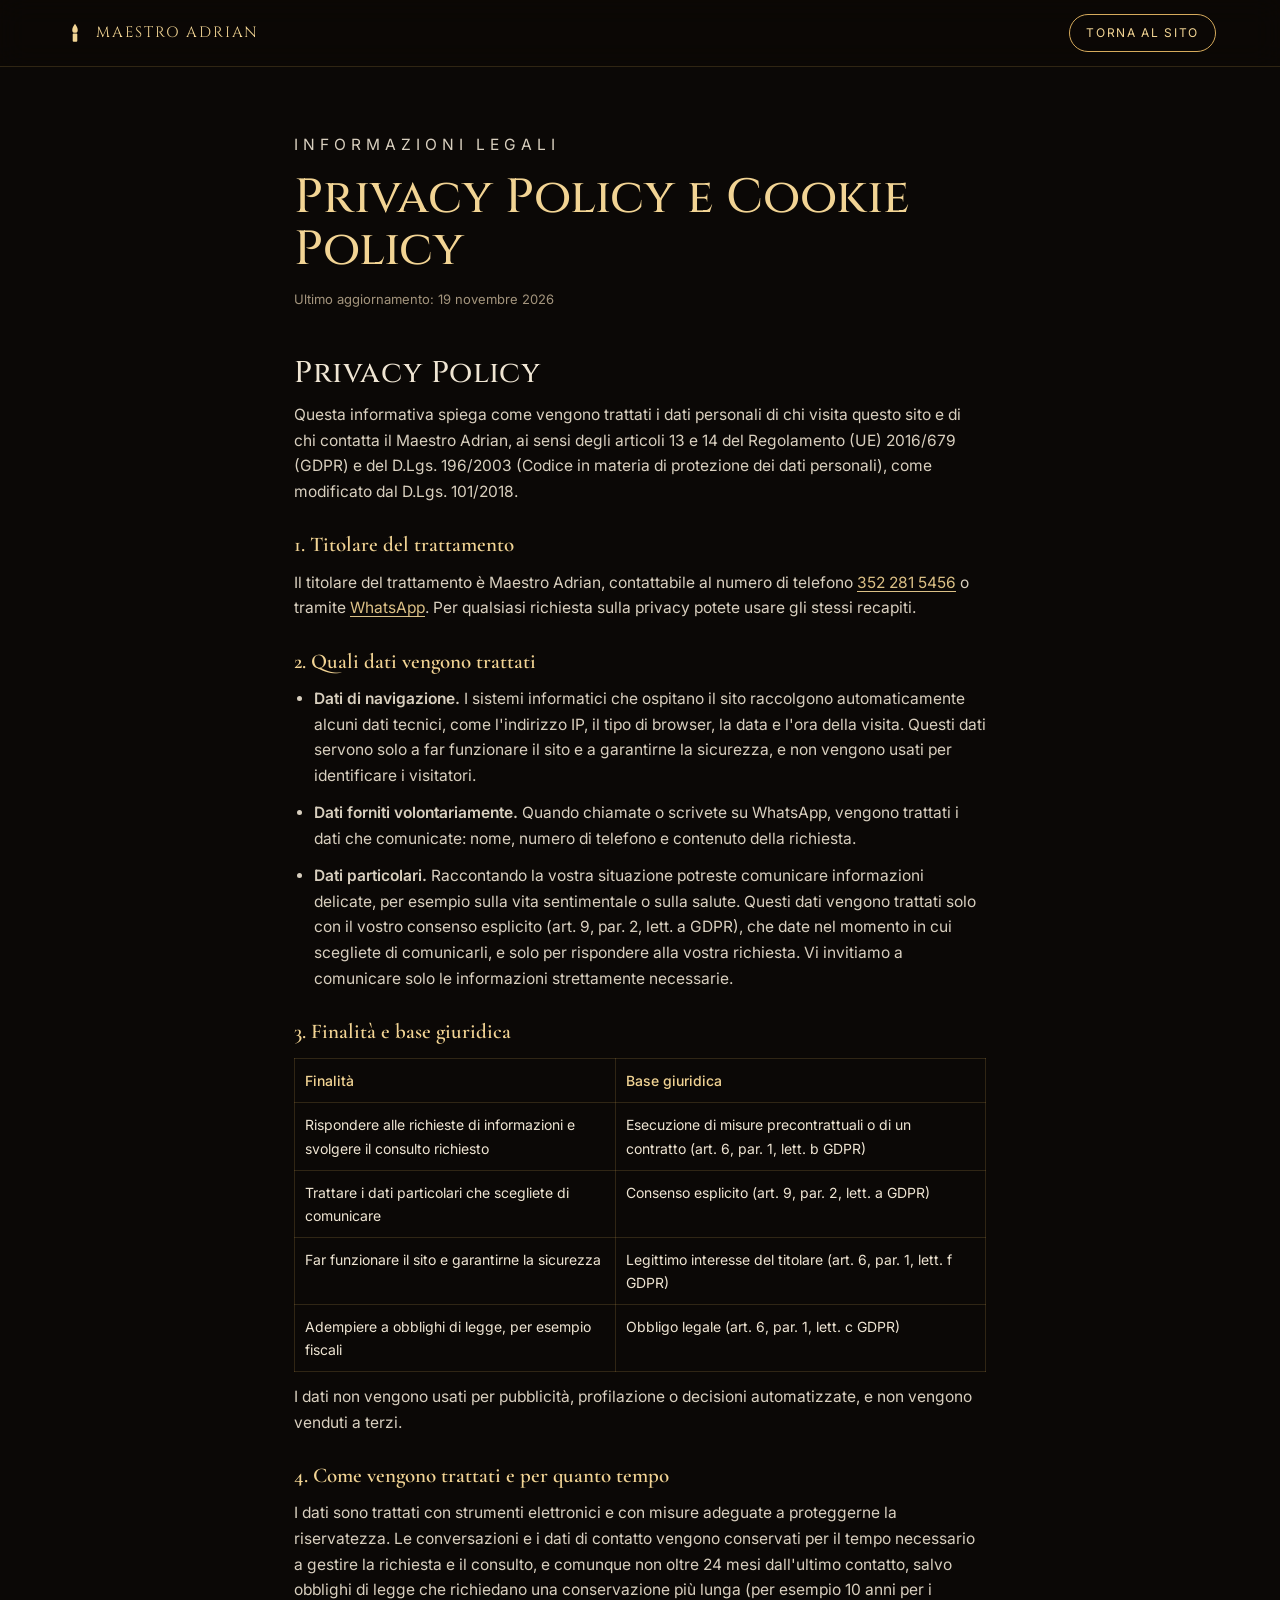
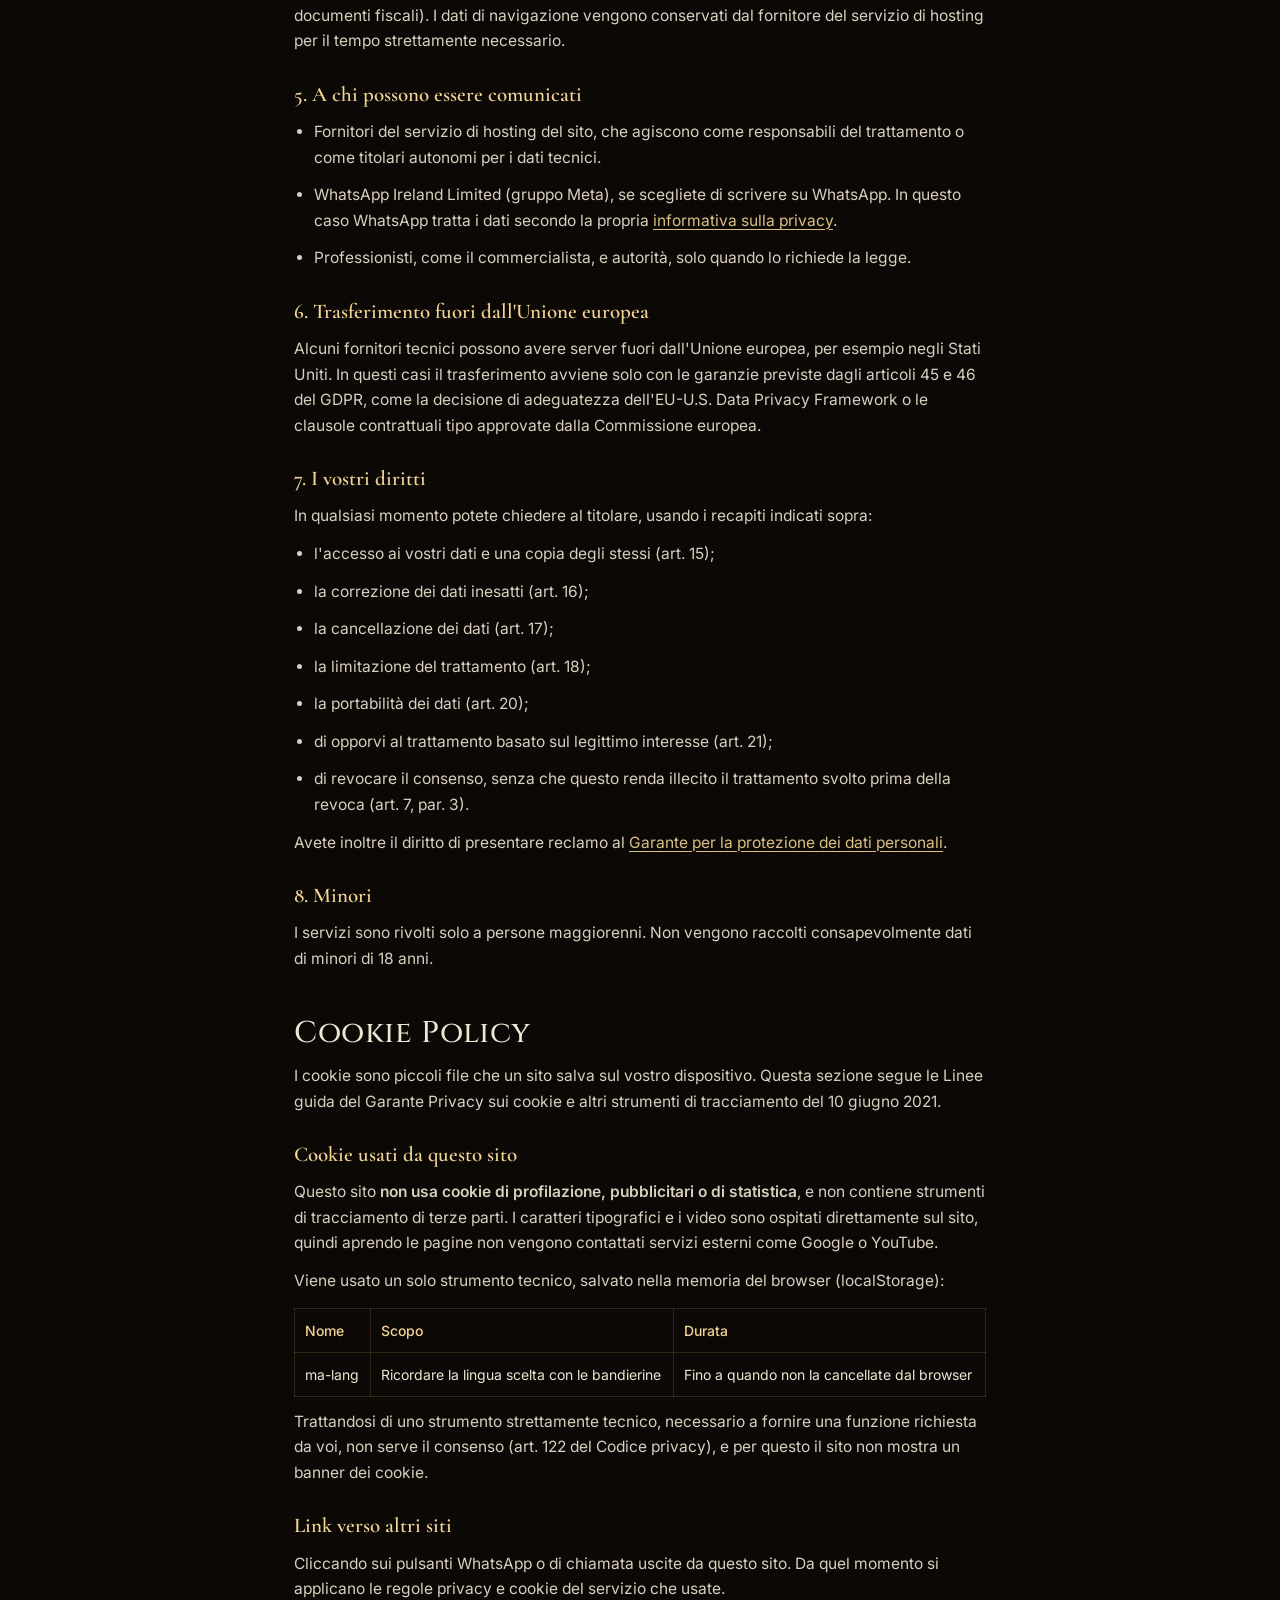
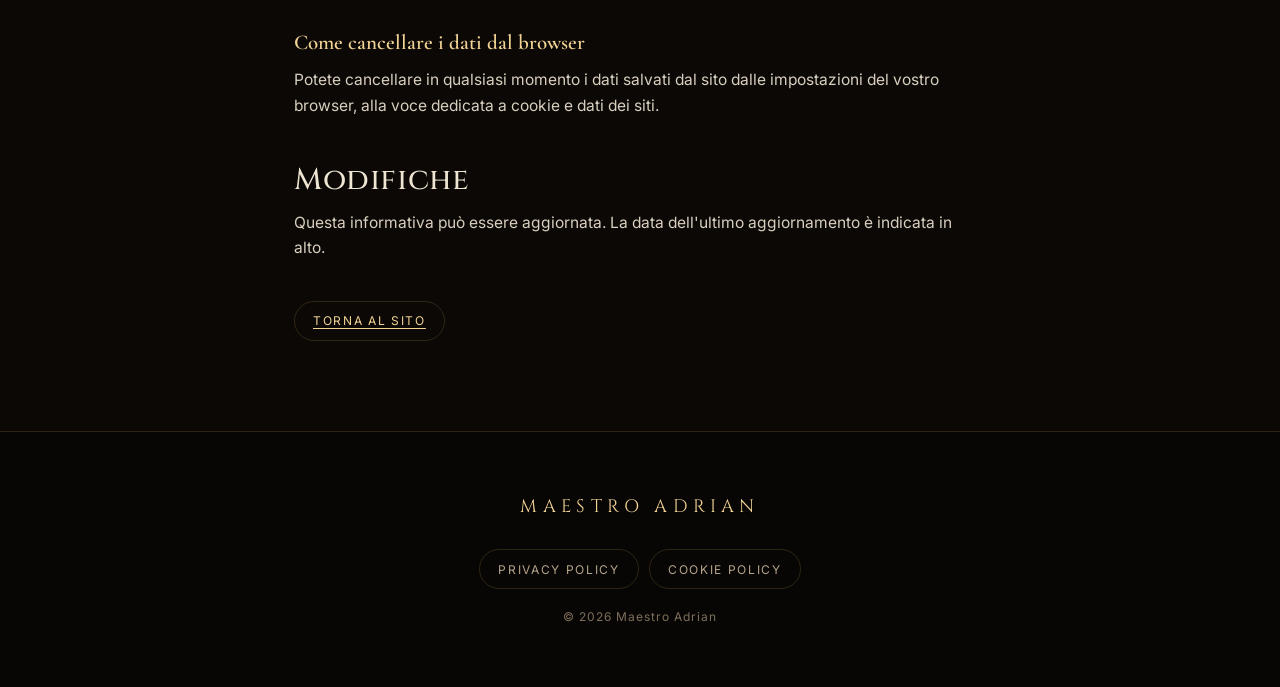
==== privacy.html @ 89208de0 "Privacy e cookie policy, caratteri ospitati sul sito Co-authored-by: Perplexity <noreply@perplexity." ====
<!DOCTYPE html>
<html lang="it">
<head>
<meta charset="utf-8"/>
<meta content="width=device-width, initial-scale=1, viewport-fit=cover" name="viewport"/>
<title>Privacy Policy e Cookie Policy · Maestro Adrian</title>
<meta content="Informativa sul trattamento dei dati personali e sull'uso dei cookie del sito di Maestro Adrian, ai sensi del Regolamento UE 2016/679 (GDPR)." name="description"/>
<meta content="#0b0806" name="theme-color"/>
<link href="assets/fonts.css" rel="stylesheet"/>
<link href="styles.css" rel="stylesheet"/>
</head>
<body>
<header class="nav is-scrolled legal-nav">
<a class="nav__brand" href="index.html">
<svg aria-hidden="true" height="22" viewBox="0 0 24 24" width="22"><path d="M12 2c1.8 2.6 3 4.6 3 6.6A3 3 0 0 1 12 11.7a3 3 0 0 1-3-3.1C9 6.6 10.2 4.6 12 2Z" fill="currentColor"></path><rect x="9.5" y="12.5" width="5" height="9" rx="1" fill="currentColor"></rect></svg>
<span>Maestro Adrian</span>
</a>
<a class="nav__cta" href="index.html" style="margin-left:auto">Torna al sito</a>
</header>

<main class="legal-page" id="main">
<div class="wrap">
<p class="eyebrow">Informazioni legali</p>
<h1>Privacy Policy e Cookie Policy</h1>
<p class="updated">Ultimo aggiornamento: 19 novembre 2026</p>

<h2 id="privacy">Privacy Policy</h2>
<p>Questa informativa spiega come vengono trattati i dati personali di chi visita questo sito e di chi contatta il Maestro Adrian, ai sensi degli articoli 13 e 14 del Regolamento (UE) 2016/679 (GDPR) e del D.Lgs. 196/2003 (Codice in materia di protezione dei dati personali), come modificato dal D.Lgs. 101/2018.</p>

<h3>1. Titolare del trattamento</h3>
<p>Il titolare del trattamento è Maestro Adrian, contattabile al numero di telefono <a href="tel:3522815456">352 281 5456</a> o tramite <a href="https://wa.me/+393522815456" rel="noopener" target="_blank">WhatsApp</a>. Per qualsiasi richiesta sulla privacy potete usare gli stessi recapiti.</p>

<h3>2. Quali dati vengono trattati</h3>
<ul>
<li><strong>Dati di navigazione.</strong> I sistemi informatici che ospitano il sito raccolgono automaticamente alcuni dati tecnici, come l'indirizzo IP, il tipo di browser, la data e l'ora della visita. Questi dati servono solo a far funzionare il sito e a garantirne la sicurezza, e non vengono usati per identificare i visitatori.</li>
<li><strong>Dati forniti volontariamente.</strong> Quando chiamate o scrivete su WhatsApp, vengono trattati i dati che comunicate: nome, numero di telefono e contenuto della richiesta.</li>
<li><strong>Dati particolari.</strong> Raccontando la vostra situazione potreste comunicare informazioni delicate, per esempio sulla vita sentimentale o sulla salute. Questi dati vengono trattati solo con il vostro consenso esplicito (art. 9, par. 2, lett. a GDPR), che date nel momento in cui scegliete di comunicarli, e solo per rispondere alla vostra richiesta. Vi invitiamo a comunicare solo le informazioni strettamente necessarie.</li>
</ul>

<h3>3. Finalità e base giuridica</h3>
<table>
<thead><tr><th>Finalità</th><th>Base giuridica</th></tr></thead>
<tbody>
<tr><td>Rispondere alle richieste di informazioni e svolgere il consulto richiesto</td><td>Esecuzione di misure precontrattuali o di un contratto (art. 6, par. 1, lett. b GDPR)</td></tr>
<tr><td>Trattare i dati particolari che scegliete di comunicare</td><td>Consenso esplicito (art. 9, par. 2, lett. a GDPR)</td></tr>
<tr><td>Far funzionare il sito e garantirne la sicurezza</td><td>Legittimo interesse del titolare (art. 6, par. 1, lett. f GDPR)</td></tr>
<tr><td>Adempiere a obblighi di legge, per esempio fiscali</td><td>Obbligo legale (art. 6, par. 1, lett. c GDPR)</td></tr>
</tbody>
</table>
<p>I dati non vengono usati per pubblicità, profilazione o decisioni automatizzate, e non vengono venduti a terzi.</p>

<h3>4. Come vengono trattati e per quanto tempo</h3>
<p>I dati sono trattati con strumenti elettronici e con misure adeguate a proteggerne la riservatezza. Le conversazioni e i dati di contatto vengono conservati per il tempo necessario a gestire la richiesta e il consulto, e comunque non oltre 24 mesi dall'ultimo contatto, salvo obblighi di legge che richiedano una conservazione più lunga (per esempio 10 anni per i documenti fiscali). I dati di navigazione vengono conservati dal fornitore del servizio di hosting per il tempo strettamente necessario.</p>

<h3>5. A chi possono essere comunicati</h3>
<ul>
<li>Fornitori del servizio di hosting del sito, che agiscono come responsabili del trattamento o come titolari autonomi per i dati tecnici.</li>
<li>WhatsApp Ireland Limited (gruppo Meta), se scegliete di scrivere su WhatsApp. In questo caso WhatsApp tratta i dati secondo la propria <a href="https://www.whatsapp.com/legal/privacy-policy-eea" rel="noopener" target="_blank">informativa sulla privacy</a>.</li>
<li>Professionisti, come il commercialista, e autorità, solo quando lo richiede la legge.</li>
</ul>

<h3>6. Trasferimento fuori dall'Unione europea</h3>
<p>Alcuni fornitori tecnici possono avere server fuori dall'Unione europea, per esempio negli Stati Uniti. In questi casi il trasferimento avviene solo con le garanzie previste dagli articoli 45 e 46 del GDPR, come la decisione di adeguatezza dell'EU-U.S. Data Privacy Framework o le clausole contrattuali tipo approvate dalla Commissione europea.</p>

<h3>7. I vostri diritti</h3>
<p>In qualsiasi momento potete chiedere al titolare, usando i recapiti indicati sopra:</p>
<ul>
<li>l'accesso ai vostri dati e una copia degli stessi (art. 15);</li>
<li>la correzione dei dati inesatti (art. 16);</li>
<li>la cancellazione dei dati (art. 17);</li>
<li>la limitazione del trattamento (art. 18);</li>
<li>la portabilità dei dati (art. 20);</li>
<li>di opporvi al trattamento basato sul legittimo interesse (art. 21);</li>
<li>di revocare il consenso, senza che questo renda illecito il trattamento svolto prima della revoca (art. 7, par. 3).</li>
</ul>
<p>Avete inoltre il diritto di presentare reclamo al <a href="https://www.garanteprivacy.it" rel="noopener" target="_blank">Garante per la protezione dei dati personali</a>.</p>

<h3>8. Minori</h3>
<p>I servizi sono rivolti solo a persone maggiorenni. Non vengono raccolti consapevolmente dati di minori di 18 anni.</p>

<h2 id="cookie">Cookie Policy</h2>
<p>I cookie sono piccoli file che un sito salva sul vostro dispositivo. Questa sezione segue le Linee guida del Garante Privacy sui cookie e altri strumenti di tracciamento del 10 giugno 2021.</p>

<h3>Cookie usati da questo sito</h3>
<p>Questo sito <strong>non usa cookie di profilazione, pubblicitari o di statistica</strong>, e non contiene strumenti di tracciamento di terze parti. I caratteri tipografici e i video sono ospitati direttamente sul sito, quindi aprendo le pagine non vengono contattati servizi esterni come Google o YouTube.</p>
<p>Viene usato un solo strumento tecnico, salvato nella memoria del browser (localStorage):</p>
<table>
<thead><tr><th>Nome</th><th>Scopo</th><th>Durata</th></tr></thead>
<tbody>
<tr><td>ma-lang</td><td>Ricordare la lingua scelta con le bandierine</td><td>Fino a quando non la cancellate dal browser</td></tr>
</tbody>
</table>
<p>Trattandosi di uno strumento strettamente tecnico, necessario a fornire una funzione richiesta da voi, non serve il consenso (art. 122 del Codice privacy), e per questo il sito non mostra un banner dei cookie.</p>

<h3>Link verso altri siti</h3>
<p>Cliccando sui pulsanti WhatsApp o di chiamata uscite da questo sito. Da quel momento si applicano le regole privacy e cookie del servizio che usate.</p>

<h3>Come cancellare i dati dal browser</h3>
<p>Potete cancellare in qualsiasi momento i dati salvati dal sito dalle impostazioni del vostro browser, alla voce dedicata a cookie e dati dei siti.</p>

<h2>Modifiche</h2>
<p>Questa informativa può essere aggiornata. La data dell'ultimo aggiornamento è indicata in alto.</p>

<a class="legal-btn legal-back" href="index.html">Torna al sito</a>
</div>
</main>

<footer class="footer" style="padding-bottom:60px">
<div class="wrap">
<p class="footer__brand">Maestro Adrian</p>
<nav aria-label="Informazioni legali" class="footer__links">
<a class="legal-btn" href="#privacy">Privacy Policy</a>
<a class="legal-btn" href="#cookie">Cookie Policy</a>
</nav>
<p class="footer__copy">© 2026 Maestro Adrian</p>
</div>
</footer>
</body>
</html>
---- assets/fonts.css ----
@font-face {
  font-family: 'Cinzel';
  font-style: normal;
  font-weight: 400;
  font-display: swap;
  src: url(fonts/Cinzel-latin-ext-0.woff2) format('woff2');
  unicode-range: U+0100-02BA, U+02BD-02C5, U+02C7-02CC, U+02CE-02D7, U+02DD-02FF, U+0304, U+0308, U+0329, U+1D00-1DBF, U+1E00-1E9F, U+1EF2-1EFF, U+2020, U+20A0-20AB, U+20AD-20C4, U+2113, U+2C60-2C7F, U+A720-A7FF;
}
@font-face {
  font-family: 'Cinzel';
  font-style: normal;
  font-weight: 400;
  font-display: swap;
  src: url(fonts/Cinzel-latin-1.woff2) format('woff2');
  unicode-range: U+0000-00FF, U+0131, U+0152-0153, U+02BB-02BC, U+02C6, U+02DA, U+02DC, U+0304, U+0308, U+0329, U+2000-206F, U+20AC, U+2122, U+2191, U+2193, U+2212, U+2215, U+FEFF, U+FFFD;
}
@font-face {
  font-family: 'Cinzel';
  font-style: normal;
  font-weight: 500;
  font-display: swap;
  src: url(fonts/Cinzel-latin-ext-0.woff2) format('woff2');
  unicode-range: U+0100-02BA, U+02BD-02C5, U+02C7-02CC, U+02CE-02D7, U+02DD-02FF, U+0304, U+0308, U+0329, U+1D00-1DBF, U+1E00-1E9F, U+1EF2-1EFF, U+2020, U+20A0-20AB, U+20AD-20C4, U+2113, U+2C60-2C7F, U+A720-A7FF;
}
@font-face {
  font-family: 'Cinzel';
  font-style: normal;
  font-weight: 500;
  font-display: swap;
  src: url(fonts/Cinzel-latin-1.woff2) format('woff2');
  unicode-range: U+0000-00FF, U+0131, U+0152-0153, U+02BB-02BC, U+02C6, U+02DA, U+02DC, U+0304, U+0308, U+0329, U+2000-206F, U+20AC, U+2122, U+2191, U+2193, U+2212, U+2215, U+FEFF, U+FFFD;
}
@font-face {
  font-family: 'Cinzel';
  font-style: normal;
  font-weight: 600;
  font-display: swap;
  src: url(fonts/Cinzel-latin-ext-0.woff2) format('woff2');
  unicode-range: U+0100-02BA, U+02BD-02C5, U+02C7-02CC, U+02CE-02D7, U+02DD-02FF, U+0304, U+0308, U+0329, U+1D00-1DBF, U+1E00-1E9F, U+1EF2-1EFF, U+2020, U+20A0-20AB, U+20AD-20C4, U+2113, U+2C60-2C7F, U+A720-A7FF;
}
@font-face {
  font-family: 'Cinzel';
  font-style: normal;
  font-weight: 600;
  font-display: swap;
  src: url(fonts/Cinzel-latin-1.woff2) format('woff2');
  unicode-range: U+0000-00FF, U+0131, U+0152-0153, U+02BB-02BC, U+02C6, U+02DA, U+02DC, U+0304, U+0308, U+0329, U+2000-206F, U+20AC, U+2122, U+2191, U+2193, U+2212, U+2215, U+FEFF, U+FFFD;
}
@font-face {
  font-family: 'Cinzel';
  font-style: normal;
  font-weight: 700;
  font-display: swap;
  src: url(fonts/Cinzel-latin-ext-0.woff2) format('woff2');
  unicode-range: U+0100-02BA, U+02BD-02C5, U+02C7-02CC, U+02CE-02D7, U+02DD-02FF, U+0304, U+0308, U+0329, U+1D00-1DBF, U+1E00-1E9F, U+1EF2-1EFF, U+2020, U+20A0-20AB, U+20AD-20C4, U+2113, U+2C60-2C7F, U+A720-A7FF;
}
@font-face {
  font-family: 'Cinzel';
  font-style: normal;
  font-weight: 700;
  font-display: swap;
  src: url(fonts/Cinzel-latin-1.woff2) format('woff2');
  unicode-range: U+0000-00FF, U+0131, U+0152-0153, U+02BB-02BC, U+02C6, U+02DA, U+02DC, U+0304, U+0308, U+0329, U+2000-206F, U+20AC, U+2122, U+2191, U+2193, U+2212, U+2215, U+FEFF, U+FFFD;
}
@font-face {
  font-family: 'Cormorant Garamond';
  font-style: italic;
  font-weight: 400;
  font-display: swap;
  src: url(fonts/CormorantGaramond-latin-ext-2.woff2) format('woff2');
  unicode-range: U+0100-02BA, U+02BD-02C5, U+02C7-02CC, U+02CE-02D7, U+02DD-02FF, U+0304, U+0308, U+0329, U+1D00-1DBF, U+1E00-1E9F, U+1EF2-1EFF, U+2020, U+20A0-20AB, U+20AD-20C4, U+2113, U+2C60-2C7F, U+A720-A7FF;
}
@font-face {
  font-family: 'Cormorant Garamond';
  font-style: italic;
  font-weight: 400;
  font-display: swap;
  src: url(fonts/CormorantGaramond-latin-3.woff2) format('woff2');
  unicode-range: U+0000-00FF, U+0131, U+0152-0153, U+02BB-02BC, U+02C6, U+02DA, U+02DC, U+0304, U+0308, U+0329, U+2000-206F, U+20AC, U+2122, U+2191, U+2193, U+2212, U+2215, U+FEFF, U+FFFD;
}
@font-face {
  font-family: 'Cormorant Garamond';
  font-style: italic;
  font-weight: 500;
  font-display: swap;
  src: url(fonts/CormorantGaramond-latin-ext-2.woff2) format('woff2');
  unicode-range: U+0100-02BA, U+02BD-02C5, U+02C7-02CC, U+02CE-02D7, U+02DD-02FF, U+0304, U+0308, U+0329, U+1D00-1DBF, U+1E00-1E9F, U+1EF2-1EFF, U+2020, U+20A0-20AB, U+20AD-20C4, U+2113, U+2C60-2C7F, U+A720-A7FF;
}
@font-face {
  font-family: 'Cormorant Garamond';
  font-style: italic;
  font-weight: 500;
  font-display: swap;
  src: url(fonts/CormorantGaramond-latin-3.woff2) format('woff2');
  unicode-range: U+0000-00FF, U+0131, U+0152-0153, U+02BB-02BC, U+02C6, U+02DA, U+02DC, U+0304, U+0308, U+0329, U+2000-206F, U+20AC, U+2122, U+2191, U+2193, U+2212, U+2215, U+FEFF, U+FFFD;
}
@font-face {
  font-family: 'Cormorant Garamond';
  font-style: normal;
  font-weight: 400;
  font-display: swap;
  src: url(fonts/CormorantGaramond-latin-ext-4.woff2) format('woff2');
  unicode-range: U+0100-02BA, U+02BD-02C5, U+02C7-02CC, U+02CE-02D7, U+02DD-02FF, U+0304, U+0308, U+0329, U+1D00-1DBF, U+1E00-1E9F, U+1EF2-1EFF, U+2020, U+20A0-20AB, U+20AD-20C4, U+2113, U+2C60-2C7F, U+A720-A7FF;
}
@font-face {
  font-family: 'Cormorant Garamond';
  font-style: normal;
  font-weight: 400;
  font-display: swap;
  src: url(fonts/CormorantGaramond-latin-5.woff2) format('woff2');
  unicode-range: U+0000-00FF, U+0131, U+0152-0153, U+02BB-02BC, U+02C6, U+02DA, U+02DC, U+0304, U+0308, U+0329, U+2000-206F, U+20AC, U+2122, U+2191, U+2193, U+2212, U+2215, U+FEFF, U+FFFD;
}
@font-face {
  font-family: 'Cormorant Garamond';
  font-style: normal;
  font-weight: 500;
  font-display: swap;
  src: url(fonts/CormorantGaramond-latin-ext-4.woff2) format('woff2');
  unicode-range: U+0100-02BA, U+02BD-02C5, U+02C7-02CC, U+02CE-02D7, U+02DD-02FF, U+0304, U+0308, U+0329, U+1D00-1DBF, U+1E00-1E9F, U+1EF2-1EFF, U+2020, U+20A0-20AB, U+20AD-20C4, U+2113, U+2C60-2C7F, U+A720-A7FF;
}
@font-face {
  font-family: 'Cormorant Garamond';
  font-style: normal;
  font-weight: 500;
  font-display: swap;
  src: url(fonts/CormorantGaramond-latin-5.woff2) format('woff2');
  unicode-range: U+0000-00FF, U+0131, U+0152-0153, U+02BB-02BC, U+02C6, U+02DA, U+02DC, U+0304, U+0308, U+0329, U+2000-206F, U+20AC, U+2122, U+2191, U+2193, U+2212, U+2215, U+FEFF, U+FFFD;
}
@font-face {
  font-family: 'Cormorant Garamond';
  font-style: normal;
  font-weight: 600;
  font-display: swap;
  src: url(fonts/CormorantGaramond-latin-ext-4.woff2) format('woff2');
  unicode-range: U+0100-02BA, U+02BD-02C5, U+02C7-02CC, U+02CE-02D7, U+02DD-02FF, U+0304, U+0308, U+0329, U+1D00-1DBF, U+1E00-1E9F, U+1EF2-1EFF, U+2020, U+20A0-20AB, U+20AD-20C4, U+2113, U+2C60-2C7F, U+A720-A7FF;
}
@font-face {
  font-family: 'Cormorant Garamond';
  font-style: normal;
  font-weight: 600;
  font-display: swap;
  src: url(fonts/CormorantGaramond-latin-5.woff2) format('woff2');
  unicode-range: U+0000-00FF, U+0131, U+0152-0153, U+02BB-02BC, U+02C6, U+02DA, U+02DC, U+0304, U+0308, U+0329, U+2000-206F, U+20AC, U+2122, U+2191, U+2193, U+2212, U+2215, U+FEFF, U+FFFD;
}
@font-face {
  font-family: 'Inter';
  font-style: normal;
  font-weight: 300;
  font-display: swap;
  src: url(fonts/Inter-greek-ext-6.woff2) format('woff2');
  unicode-range: U+1F00-1FFF;
}
@font-face {
  font-family: 'Inter';
  font-style: normal;
  font-weight: 300;
  font-display: swap;
  src: url(fonts/Inter-greek-7.woff2) format('woff2');
  unicode-range: U+0370-0377, U+037A-037F, U+0384-038A, U+038C, U+038E-03A1, U+03A3-03FF;
}
@font-face {
  font-family: 'Inter';
  font-style: normal;
  font-weight: 300;
  font-display: swap;
  src: url(fonts/Inter-latin-ext-8.woff2) format('woff2');
  unicode-range: U+0100-02BA, U+02BD-02C5, U+02C7-02CC, U+02CE-02D7, U+02DD-02FF, U+0304, U+0308, U+0329, U+1D00-1DBF, U+1E00-1E9F, U+1EF2-1EFF, U+2020, U+20A0-20AB, U+20AD-20C4, U+2113, U+2C60-2C7F, U+A720-A7FF;
}
@font-face {
  font-family: 'Inter';
  font-style: normal;
  font-weight: 300;
  font-display: swap;
  src: url(fonts/Inter-latin-9.woff2) format('woff2');
  unicode-range: U+0000-00FF, U+0131, U+0152-0153, U+02BB-02BC, U+02C6, U+02DA, U+02DC, U+0304, U+0308, U+0329, U+2000-206F, U+20AC, U+2122, U+2191, U+2193, U+2212, U+2215, U+FEFF, U+FFFD;
}
@font-face {
  font-family: 'Inter';
  font-style: normal;
  font-weight: 400;
  font-display: swap;
  src: url(fonts/Inter-greek-ext-6.woff2) format('woff2');
  unicode-range: U+1F00-1FFF;
}
@font-face {
  font-family: 'Inter';
  font-style: normal;
  font-weight: 400;
  font-display: swap;
  src: url(fonts/Inter-greek-7.woff2) format('woff2');
  unicode-range: U+0370-0377, U+037A-037F, U+0384-038A, U+038C, U+038E-03A1, U+03A3-03FF;
}
@font-face {
  font-family: 'Inter';
  font-style: normal;
  font-weight: 400;
  font-display: swap;
  src: url(fonts/Inter-latin-ext-8.woff2) format('woff2');
  unicode-range: U+0100-02BA, U+02BD-02C5, U+02C7-02CC, U+02CE-02D7, U+02DD-02FF, U+0304, U+0308, U+0329, U+1D00-1DBF, U+1E00-1E9F, U+1EF2-1EFF, U+2020, U+20A0-20AB, U+20AD-20C4, U+2113, U+2C60-2C7F, U+A720-A7FF;
}
@font-face {
  font-family: 'Inter';
  font-style: normal;
  font-weight: 400;
  font-display: swap;
  src: url(fonts/Inter-latin-9.woff2) format('woff2');
  unicode-range: U+0000-00FF, U+0131, U+0152-0153, U+02BB-02BC, U+02C6, U+02DA, U+02DC, U+0304, U+0308, U+0329, U+2000-206F, U+20AC, U+2122, U+2191, U+2193, U+2212, U+2215, U+FEFF, U+FFFD;
}
@font-face {
  font-family: 'Inter';
  font-style: normal;
  font-weight: 500;
  font-display: swap;
  src: url(fonts/Inter-greek-ext-6.woff2) format('woff2');
  unicode-range: U+1F00-1FFF;
}
@font-face {
  font-family: 'Inter';
  font-style: normal;
  font-weight: 500;
  font-display: swap;
  src: url(fonts/Inter-greek-7.woff2) format('woff2');
  unicode-range: U+0370-0377, U+037A-037F, U+0384-038A, U+038C, U+038E-03A1, U+03A3-03FF;
}
@font-face {
  font-family: 'Inter';
  font-style: normal;
  font-weight: 500;
  font-display: swap;
  src: url(fonts/Inter-latin-ext-8.woff2) format('woff2');
  unicode-range: U+0100-02BA, U+02BD-02C5, U+02C7-02CC, U+02CE-02D7, U+02DD-02FF, U+0304, U+0308, U+0329, U+1D00-1DBF, U+1E00-1E9F, U+1EF2-1EFF, U+2020, U+20A0-20AB, U+20AD-20C4, U+2113, U+2C60-2C7F, U+A720-A7FF;
}
@font-face {
  font-family: 'Inter';
  font-style: normal;
  font-weight: 500;
  font-display: swap;
  src: url(fonts/Inter-latin-9.woff2) format('woff2');
  unicode-range: U+0000-00FF, U+0131, U+0152-0153, U+02BB-02BC, U+02C6, U+02DA, U+02DC, U+0304, U+0308, U+0329, U+2000-206F, U+20AC, U+2122, U+2191, U+2193, U+2212, U+2215, U+FEFF, U+FFFD;
}
@font-face {
  font-family: 'Inter';
  font-style: normal;
  font-weight: 600;
  font-display: swap;
  src: url(fonts/Inter-greek-ext-6.woff2) format('woff2');
  unicode-range: U+1F00-1FFF;
}
@font-face {
  font-family: 'Inter';
  font-style: normal;
  font-weight: 600;
  font-display: swap;
  src: url(fonts/Inter-greek-7.woff2) format('woff2');
  unicode-range: U+0370-0377, U+037A-037F, U+0384-038A, U+038C, U+038E-03A1, U+03A3-03FF;
}
@font-face {
  font-family: 'Inter';
  font-style: normal;
  font-weight: 600;
  font-display: swap;
  src: url(fonts/Inter-latin-ext-8.woff2) format('woff2');
  unicode-range: U+0100-02BA, U+02BD-02C5, U+02C7-02CC, U+02CE-02D7, U+02DD-02FF, U+0304, U+0308, U+0329, U+1D00-1DBF, U+1E00-1E9F, U+1EF2-1EFF, U+2020, U+20A0-20AB, U+20AD-20C4, U+2113, U+2C60-2C7F, U+A720-A7FF;
}
@font-face {
  font-family: 'Inter';
  font-style: normal;
  font-weight: 600;
  font-display: swap;
  src: url(fonts/Inter-latin-9.woff2) format('woff2');
  unicode-range: U+0000-00FF, U+0131, U+0152-0153, U+02BB-02BC, U+02C6, U+02DA, U+02DC, U+0304, U+0308, U+0329, U+2000-206F, U+20AC, U+2122, U+2191, U+2193, U+2212, U+2215, U+FEFF, U+FFFD;
}
@font-face {
  font-family: 'Noto Serif';
  font-style: italic;
  font-weight: 400;
  font-stretch: 100%;
  font-display: swap;
  src: url(fonts/NotoSerif-greek-ext-10.woff2) format('woff2');
  unicode-range: U+1F00-1FFF;
}
@font-face {
  font-family: 'Noto Serif';
  font-style: italic;
  font-weight: 400;
  font-stretch: 100%;
  font-display: swap;
  src: url(fonts/NotoSerif-greek-11.woff2) format('woff2');
  unicode-range: U+0370-0377, U+037A-037F, U+0384-038A, U+038C, U+038E-03A1, U+03A3-03FF;
}
@font-face {
  font-family: 'Noto Serif';
  font-style: italic;
  font-weight: 400;
  font-stretch: 100%;
  font-display: swap;
  src: url(fonts/NotoSerif-latin-ext-12.woff2) format('woff2');
  unicode-range: U+0100-02BA, U+02BD-02C5, U+02C7-02CC, U+02CE-02D7, U+02DD-02FF, U+0304, U+0308, U+0329, U+1D00-1DBF, U+1E00-1E9F, U+1EF2-1EFF, U+2020, U+20A0-20AB, U+20AD-20C4, U+2113, U+2C60-2C7F, U+A720-A7FF;
}
@font-face {
  font-family: 'Noto Serif';
  font-style: italic;
  font-weight: 400;
  font-stretch: 100%;
  font-display: swap;
  src: url(fonts/NotoSerif-latin-13.woff2) format('woff2');
  unicode-range: U+0000-00FF, U+0131, U+0152-0153, U+02BB-02BC, U+02C6, U+02DA, U+02DC, U+0304, U+0308, U+0329, U+2000-206F, U+20AC, U+2122, U+2191, U+2193, U+2212, U+2215, U+FEFF, U+FFFD;
}
@font-face {
  font-family: 'Noto Serif';
  font-style: normal;
  font-weight: 400;
  font-stretch: 100%;
  font-display: swap;
  src: url(fonts/NotoSerif-greek-ext-14.woff2) format('woff2');
  unicode-range: U+1F00-1FFF;
}
@font-face {
  font-family: 'Noto Serif';
  font-style: normal;
  font-weight: 400;
  font-stretch: 100%;
  font-display: swap;
  src: url(fonts/NotoSerif-greek-15.woff2) format('woff2');
  unicode-range: U+0370-0377, U+037A-037F, U+0384-038A, U+038C, U+038E-03A1, U+03A3-03FF;
}
@font-face {
  font-family: 'Noto Serif';
  font-style: normal;
  font-weight: 400;
  font-stretch: 100%;
  font-display: swap;
  src: url(fonts/NotoSerif-latin-ext-16.woff2) format('woff2');
  unicode-range: U+0100-02BA, U+02BD-02C5, U+02C7-02CC, U+02CE-02D7, U+02DD-02FF, U+0304, U+0308, U+0329, U+1D00-1DBF, U+1E00-1E9F, U+1EF2-1EFF, U+2020, U+20A0-20AB, U+20AD-20C4, U+2113, U+2C60-2C7F, U+A720-A7FF;
}
@font-face {
  font-family: 'Noto Serif';
  font-style: normal;
  font-weight: 400;
  font-stretch: 100%;
  font-display: swap;
  src: url(fonts/NotoSerif-latin-17.woff2) format('woff2');
  unicode-range: U+0000-00FF, U+0131, U+0152-0153, U+02BB-02BC, U+02C6, U+02DA, U+02DC, U+0304, U+0308, U+0329, U+2000-206F, U+20AC, U+2122, U+2191, U+2193, U+2212, U+2215, U+FEFF, U+FFFD;
}
@font-face {
  font-family: 'Noto Serif';
  font-style: normal;
  font-weight: 600;
  font-stretch: 100%;
  font-display: swap;
  src: url(fonts/NotoSerif-greek-ext-14.woff2) format('woff2');
  unicode-range: U+1F00-1FFF;
}
@font-face {
  font-family: 'Noto Serif';
  font-style: normal;
  font-weight: 600;
  font-stretch: 100%;
  font-display: swap;
  src: url(fonts/NotoSerif-greek-15.woff2) format('woff2');
  unicode-range: U+0370-0377, U+037A-037F, U+0384-038A, U+038C, U+038E-03A1, U+03A3-03FF;
}
@font-face {
  font-family: 'Noto Serif';
  font-style: normal;
  font-weight: 600;
  font-stretch: 100%;
  font-display: swap;
  src: url(fonts/NotoSerif-latin-ext-16.woff2) format('woff2');
  unicode-range: U+0100-02BA, U+02BD-02C5, U+02C7-02CC, U+02CE-02D7, U+02DD-02FF, U+0304, U+0308, U+0329, U+1D00-1DBF, U+1E00-1E9F, U+1EF2-1EFF, U+2020, U+20A0-20AB, U+20AD-20C4, U+2113, U+2C60-2C7F, U+A720-A7FF;
}
@font-face {
  font-family: 'Noto Serif';
  font-style: normal;
  font-weight: 600;
  font-stretch: 100%;
  font-display: swap;
  src: url(fonts/NotoSerif-latin-17.woff2) format('woff2');
  unicode-range: U+0000-00FF, U+0131, U+0152-0153, U+02BB-02BC, U+02C6, U+02DA, U+02DC, U+0304, U+0308, U+0329, U+2000-206F, U+20AC, U+2122, U+2191, U+2193, U+2212, U+2215, U+FEFF, U+FFFD;
}
---- styles.css ----
:root{
  --bg:#0b0806; --bg2:#120d09; --surface:#18110b; --line:rgba(214,170,92,.18);
  --gold:#d6aa5c; --gold-hi:#f2d494; --gold-lo:#8a6a32; --ember:#c2412d; --wine:#5a1410;
  --text:#efe5d3; --muted:#b4a48a; --faint:#7d6f5b;
  --serif:'Cormorant Garamond','Noto Serif',Georgia,serif; --display:'Cinzel','Noto Serif',Georgia,serif; --sans:'Inter',system-ui,sans-serif;
  --ease:cubic-bezier(.16,1,.3,1);
  --pad:clamp(20px,5vw,64px);
}
*{box-sizing:border-box;margin:0;padding:0}
html{scroll-behavior:smooth;scroll-padding-top:80px}
body{background:var(--bg);color:var(--text);font-family:var(--sans);font-size:16px;line-height:1.65;-webkit-font-smoothing:antialiased;overflow-x:hidden}
img,video{display:block;max-width:100%}
a{color:inherit;text-decoration:none}
button{font:inherit;color:inherit;background:none;border:0;cursor:pointer}
em{font-style:italic}
.skip{position:absolute;left:-999px;top:8px;background:var(--gold);color:#000;padding:8px 14px;z-index:999}
.skip:focus{left:8px}
:focus-visible{outline:2px solid var(--gold-hi);outline-offset:3px;border-radius:4px}
.wrap{max-width:1180px;margin:0 auto;padding:0 var(--pad)}
.wrap--narrow{max-width:820px}

#embers{position:fixed;inset:0;width:100%;height:100%;pointer-events:none;z-index:1;opacity:.75}
.cursor-glow{position:fixed;width:520px;height:520px;left:0;top:0;border-radius:50%;pointer-events:none;z-index:0;
  background:radial-gradient(circle,rgba(242,180,90,.10),rgba(242,180,90,0) 60%);transform:translate(-50%,-50%);transition:opacity .4s;opacity:0}
body.has-pointer .cursor-glow{opacity:1}
main,header,footer,.drawer{position:relative;z-index:2}

/* NAV */
.nav{position:fixed;top:0;left:0;right:0;z-index:50;display:flex;align-items:center;gap:24px;padding:14px var(--pad);transition:background .4s,backdrop-filter .4s,border-color .4s;border-bottom:1px solid transparent}
.nav.is-scrolled{background:rgba(11,8,6,.82);backdrop-filter:blur(14px);-webkit-backdrop-filter:blur(14px);border-color:var(--line)}
.nav__brand{display:flex;align-items:center;gap:10px;font-family:var(--display);letter-spacing:.12em;font-size:15px;color:var(--gold-hi);text-transform:uppercase}
.nav__links{display:flex;gap:26px;margin-left:auto;font-size:13px;letter-spacing:.08em;text-transform:uppercase;color:var(--muted)}
.nav__links a{position:relative;padding:4px 0;transition:color .3s}
.nav__links a::after{content:"";position:absolute;left:0;right:0;bottom:-2px;height:1px;background:var(--gold);transform:scaleX(0);transition:transform .4s var(--ease)}
.nav__links a:hover,.nav__links a.is-current{color:var(--gold-hi)}
.nav__links a:hover::after,.nav__links a.is-current::after{transform:scaleX(1)}
.nav__cta{border:1px solid var(--gold);color:var(--gold-hi);padding:8px 16px;border-radius:99px;font-size:12px;letter-spacing:.14em;text-transform:uppercase;transition:background .3s,color .3s}
.nav__cta:hover{background:var(--gold);color:#120c05}
.nav__burger{display:none;width:40px;height:40px;position:relative;margin-left:auto}
.nav__burger span{position:absolute;left:9px;right:9px;height:1.5px;background:var(--gold-hi);transition:transform .3s}
.nav__burger span:first-child{top:15px}.nav__burger span:last-child{top:24px}
.nav__burger[aria-expanded="true"] span:first-child{transform:translateY(4.5px) rotate(45deg)}
.nav__burger[aria-expanded="true"] span:last-child{transform:translateY(-4.5px) rotate(-45deg)}
.drawer{position:fixed;inset:64px 0 auto 0;z-index:49;background:rgba(11,8,6,.97);backdrop-filter:blur(10px);display:flex;flex-direction:column;padding:12px var(--pad) 24px;border-bottom:1px solid var(--line)}
.drawer[hidden]{display:none}
.drawer a{font-family:var(--display);letter-spacing:.1em;text-transform:uppercase;font-size:15px;padding:14px 0;border-bottom:1px solid var(--line);color:var(--text)}

/* TYPE */
.eyebrow{font-family:var(--sans);font-size:12px;letter-spacing:.32em;text-transform:uppercase;color:var(--gold)}
h1,h2,h3{font-weight:500}
h2{font-family:var(--display);font-size:clamp(28px,4.2vw,50px);line-height:1.12;letter-spacing:.02em;margin-top:14px}
h2 em{font-family:var(--serif);font-weight:400;color:var(--gold-hi);letter-spacing:0;font-size:1.08em}
h3{font-family:var(--serif);font-size:24px;line-height:1.2;font-weight:600}
.sec-head{text-align:center;max-width:760px;margin:0 auto clamp(40px,6vw,72px)}
.sec-sub{margin-top:18px;color:var(--muted);font-family:var(--serif);font-size:21px;line-height:1.5;font-style:italic}
.section{padding:clamp(80px,11vw,150px) 0;position:relative}

/* BUTTONS */
.ctas{display:flex;flex-wrap:wrap;gap:14px;margin-top:30px}
.ctas--center{justify-content:center;margin-top:56px}
.btn{position:relative;display:inline-flex;align-items:center;justify-content:center;gap:10px;min-height:52px;padding:0 28px;border-radius:99px;font-size:13px;font-weight:600;letter-spacing:.16em;text-transform:uppercase;overflow:hidden;transition:transform .4s var(--ease),box-shadow .4s,background .3s,color .3s,border-color .3s}
.btn svg{width:18px;height:18px}
.btn--gold{background:linear-gradient(135deg,var(--gold-hi),var(--gold) 50%,var(--gold-lo));color:#1a1006;box-shadow:0 10px 30px -10px rgba(214,170,92,.6)}
.btn--gold::after{content:"";position:absolute;top:0;bottom:0;width:40%;left:-60%;background:linear-gradient(100deg,transparent,rgba(255,255,255,.55),transparent);transform:skewX(-20deg);transition:left .8s var(--ease)}
.btn--gold:hover::after{left:120%}
.btn--gold:hover{transform:translateY(-2px);box-shadow:0 16px 40px -12px rgba(214,170,92,.8)}
.btn--ghost{border:1px solid rgba(214,170,92,.55);color:var(--gold-hi);background:rgba(20,14,8,.4);backdrop-filter:blur(6px)}
.btn--ghost:hover{background:rgba(214,170,92,.12);border-color:var(--gold-hi);transform:translateY(-2px)}
.btn--small{min-height:44px;padding:0 20px;font-size:12px;border:1px solid var(--gold);color:var(--gold-hi);margin-top:22px}
.btn--small:hover{background:var(--gold);color:#120c05}
.btn--lg{min-height:60px;padding:0 34px}

/* REVEAL */
.reveal{opacity:0;transform:translateY(28px);transition:opacity 1s var(--ease),transform 1s var(--ease)}
.reveal.is-in{opacity:1;transform:none}
.no-js .reveal{opacity:1;transform:none}

/* HERO */
.hero{position:relative;min-height:100svh;display:flex;align-items:center;padding:110px 0 80px;overflow:hidden}
.hero__bg{position:absolute;inset:-40px;background:url(assets/altare.webp) center/cover no-repeat;filter:blur(3px) saturate(1.1) brightness(.5);transform:scale(1.08);will-change:transform}
.hero::before{content:"";position:absolute;inset:0;z-index:1;background:
  radial-gradient(ellipse 60% 55% at 70% 45%,rgba(214,150,60,.18),transparent 70%),
  linear-gradient(90deg,rgba(11,8,6,.95) 0%,rgba(11,8,6,.7) 45%,rgba(11,8,6,.35) 100%),
  linear-gradient(0deg,var(--bg) 0%,transparent 30%)}
.hero__inner{position:relative;z-index:2;width:100%;max-width:1180px;margin:0 auto;padding:0 var(--pad);display:grid;grid-template-columns:1.1fr .9fr;gap:clamp(30px,5vw,80px);align-items:center}
.hero__title{font-family:var(--display);font-size:clamp(46px,7.6vw,104px);line-height:.98;letter-spacing:.03em;margin:18px 0 16px;font-weight:600;
  background:linear-gradient(180deg,#fff7e6 0%,var(--gold-hi) 55%,var(--gold) 100%);-webkit-background-clip:text;background-clip:text;color:transparent;text-shadow:0 0 40px rgba(242,212,148,.12)}
.hero__title span{display:block}
.hero__role{font-size:12px;letter-spacing:.38em;text-transform:uppercase;color:var(--muted)}
.hero__quote{font-family:var(--serif);font-size:clamp(26px,2.8vw,36px);line-height:1.25;color:var(--text);margin-top:34px}
.hero__lead{font-family:var(--serif);font-size:20px;color:var(--muted);margin-top:14px}
.assurances{list-style:none;display:flex;flex-wrap:wrap;gap:8px 22px;margin-top:26px;font-size:13px;color:var(--muted)}
.assurances li{display:flex;align-items:center;gap:8px}
.assurances li::before{content:"";width:6px;height:6px;border-radius:50%;background:var(--gold);box-shadow:0 0 10px var(--gold)}
.hero__portrait{position:relative;justify-self:center;width:min(440px,100%);aspect-ratio:1;transform-style:preserve-3d;transition:transform .6s var(--ease)}
.hero__portrait img{position:relative;z-index:1;width:100%;height:100%;object-fit:cover;border-radius:50% 50% 18px 18px / 40% 40% 18px 18px;border:1px solid rgba(242,212,148,.5);box-shadow:0 40px 80px -30px rgba(0,0,0,.9),0 0 0 8px rgba(214,170,92,.06)}
.portrait__halo{position:absolute;inset:-14%;border-radius:50%;background:radial-gradient(circle,rgba(242,190,100,.35),rgba(214,140,50,.08) 45%,transparent 68%);animation:halo 5s ease-in-out infinite;z-index:0}
.portrait__shine{position:absolute;inset:0;z-index:2;border-radius:50% 50% 18px 18px / 40% 40% 18px 18px;pointer-events:none;mix-blend-mode:soft-light;
  background:radial-gradient(circle at var(--mx,50%) var(--my,30%),rgba(255,240,200,.55),transparent 45%)}
.hero__portrait figcaption{position:absolute;z-index:3;left:50%;bottom:-16px;transform:translateX(-50%);white-space:nowrap;background:rgba(14,10,6,.92);border:1px solid var(--line);color:var(--gold-hi);font-size:11px;letter-spacing:.2em;text-transform:uppercase;padding:9px 16px;border-radius:99px}
@keyframes halo{0%,100%{opacity:.75;transform:scale(1)}50%{opacity:1;transform:scale(1.05)}}
.scroll-hint{position:absolute;left:50%;bottom:24px;z-index:3;width:24px;height:38px;border:1px solid rgba(214,170,92,.5);border-radius:14px;transform:translateX(-50%)}
.scroll-hint span{position:absolute;left:50%;top:8px;width:3px;height:7px;margin-left:-1.5px;border-radius:2px;background:var(--gold-hi);animation:wheel 1.8s infinite}
@keyframes wheel{0%{opacity:0;transform:translateY(0)}30%{opacity:1}100%{opacity:0;transform:translateY(14px)}}

/* MARQUEE */
.marquee{position:relative;z-index:2;border-block:1px solid var(--line);background:linear-gradient(90deg,#140d07,#1d140b,#140d07);overflow:hidden;padding:18px 0}
.marquee__track{display:flex;gap:30px;width:max-content;animation:marquee 40s linear infinite;font-family:var(--serif);font-style:italic;font-size:22px;color:var(--gold-hi);white-space:nowrap}
.marquee__track i{font-style:normal;color:var(--gold);opacity:.7}
.marquee:hover .marquee__track{animation-play-state:paused}
@keyframes marquee{to{transform:translateX(-50%)}}

/* SITUAZIONI */
.sit-grid{display:grid;grid-template-columns:repeat(3,1fr);gap:1px;background:var(--line);border:1px solid var(--line);border-radius:22px;overflow:hidden}
.sit{position:relative;background:var(--bg);padding:38px 32px 40px;overflow:hidden;transition:background .5s;isolation:isolate}
.sit::before{content:"";position:absolute;inset:0;z-index:-1;background:radial-gradient(420px circle at var(--x,50%) var(--y,0%),rgba(214,170,92,.16),transparent 60%);opacity:0;transition:opacity .4s}
.sit:hover::before,.sit:focus-visible::before{opacity:1}
.sit__num{display:inline-grid;place-items:center;width:46px;height:46px;border-radius:50%;border:1px solid rgba(214,170,92,.45);font-family:var(--display);color:var(--gold-hi);font-size:15px;transition:background .4s,color .4s,box-shadow .4s}
.sit:hover .sit__num{background:var(--gold);color:#1a1006;box-shadow:0 0 24px rgba(214,170,92,.55)}
.sit h3{margin:22px 0 10px}
.sit p{color:var(--muted);font-size:15px}

/* STORIA */
.story{background:linear-gradient(180deg,var(--bg),var(--bg2) 30%,var(--bg2) 70%,var(--bg));overflow:hidden}
.story__img{position:absolute;inset:0;opacity:.16;pointer-events:none}
.story__img img{width:100%;height:100%;object-fit:cover;filter:sepia(.4) blur(1px)}
.story__img::after{content:"";position:absolute;inset:0;background:linear-gradient(90deg,var(--bg2) 10%,transparent 50%,var(--bg2) 90%),linear-gradient(0deg,var(--bg) 0%,transparent 25%,transparent 75%,var(--bg) 100%)}
.story__grid{position:relative;display:grid;grid-template-columns:.8fr 1.2fr;gap:clamp(30px,6vw,90px)}
.story__head{position:sticky;top:120px;align-self:start}
.story__body p{font-family:var(--serif);font-size:21px;line-height:1.6;color:#e5d9c3;margin-bottom:22px}
.story__body strong{color:var(--gold-hi);font-weight:600}
.dropcap::first-letter{font-family:var(--display);float:left;font-size:76px;line-height:.85;padding:6px 12px 0 0;color:var(--gold-hi)}
.pull{font-family:var(--serif);font-style:italic;font-size:clamp(26px,3vw,36px);line-height:1.3;color:var(--gold-hi);border-left:2px solid var(--gold);padding:8px 0 8px 28px;margin:40px 0}
.signature{font-family:var(--display)!important;letter-spacing:.24em;font-size:15px!important;color:var(--gold)!important;text-transform:uppercase}
.candle{position:relative;width:46px;height:150px;margin-top:50px}
.candle__body{position:absolute;bottom:0;left:8px;width:30px;height:104px;border-radius:4px 4px 3px 3px;background:linear-gradient(90deg,#c9b48c,#f2e6c8 40%,#bda578);box-shadow:inset 0 6px 8px rgba(0,0,0,.15)}
.candle__flame{position:absolute;left:14px;bottom:104px;width:18px;height:40px;border-radius:50% 50% 50% 50% / 60% 60% 40% 40%;background:radial-gradient(ellipse at 50% 80%,#fff 0%,#ffe08a 30%,#f39a2b 60%,rgba(200,60,20,0) 75%);transform-origin:50% 100%;animation:flame 2.2s ease-in-out infinite;filter:drop-shadow(0 0 18px rgba(255,170,60,.9))}
@keyframes flame{0%,100%{transform:scale(1) rotate(-2deg)}25%{transform:scale(1.06,.94) rotate(2deg)}50%{transform:scale(.95,1.08) rotate(-1deg)}75%{transform:scale(1.04,.97) rotate(3deg)}}

/* LAVORI */
.works{display:grid;grid-template-columns:.75fr 1.25fr;gap:clamp(28px,5vw,64px);align-items:start}
.works__list{display:grid;grid-template-columns:1fr 1fr;gap:10px}
.work{display:flex;align-items:center;gap:14px;text-align:left;padding:16px 18px;border:1px solid var(--line);border-radius:14px;background:rgba(24,17,11,.6);transition:border-color .3s,background .3s,transform .3s var(--ease)}
.work:hover{border-color:rgba(214,170,92,.5);transform:translateY(-2px)}
.work.is-active{border-color:var(--gold);background:linear-gradient(135deg,rgba(214,170,92,.18),rgba(214,170,92,.04))}
.work__sym{font-size:20px;color:var(--gold-hi);width:28px;text-align:center}
.work__name{font-family:var(--serif);font-size:19px;font-weight:600;line-height:1.2}
.work-panel{grid-column:1/-1;margin-top:8px;padding:32px;border:1px solid var(--line);border-radius:18px;background:radial-gradient(ellipse at 0% 0%,rgba(214,170,92,.12),transparent 60%),var(--surface);min-height:240px}
.work-panel__sym{font-size:34px;color:var(--gold-hi);display:block;margin-bottom:10px}
.work-panel h3{font-size:30px}
.work-panel p{color:var(--muted);margin-top:10px;font-size:16px;max-width:56ch}
.work-panel__meta{font-size:12px!important;letter-spacing:.22em;text-transform:uppercase;color:var(--gold)!important}
.work-panel.is-swap>*{animation:swap .5s var(--ease)}
@keyframes swap{from{opacity:0;transform:translateY(10px)}to{opacity:1;transform:none}}

/* VIDEO PLAYER */
.vplayer{position:relative;aspect-ratio:464/832;border-radius:22px;overflow:hidden;border:1px solid rgba(214,170,92,.35);background:#000;box-shadow:0 40px 80px -40px rgba(0,0,0,.9),0 0 60px -20px rgba(214,150,60,.35);max-width:380px;margin:0 auto}
.vplayer__poster,.vplayer video{position:absolute;inset:0;width:100%;height:100%;object-fit:cover}
.vplayer__poster{transition:transform 1.2s var(--ease)}
.vplayer:hover .vplayer__poster{transform:scale(1.04)}
.vplayer::after{content:"";position:absolute;inset:0;background:linear-gradient(0deg,rgba(0,0,0,.55),transparent 45%);pointer-events:none;transition:opacity .4s}
.vplayer.is-playing::after{opacity:0}
.vplayer__play{position:absolute;z-index:2;left:50%;top:50%;width:84px;height:84px;margin:-42px 0 0 -42px;border-radius:50%;display:grid;place-items:center;color:#1a1006;background:linear-gradient(135deg,var(--gold-hi),var(--gold));box-shadow:0 0 0 0 rgba(242,212,148,.6);animation:pulse 2.4s infinite;transition:transform .3s var(--ease)}
.vplayer__play svg{width:32px;height:32px;margin-left:4px}
.vplayer__play:hover{transform:scale(1.08)}
@keyframes pulse{0%{box-shadow:0 0 0 0 rgba(242,212,148,.55)}70%{box-shadow:0 0 0 22px rgba(242,212,148,0)}100%{box-shadow:0 0 0 0 rgba(242,212,148,0)}}
.vplayer__tag{position:absolute;z-index:2;left:16px;bottom:16px;font-size:11px;letter-spacing:.2em;text-transform:uppercase;color:var(--gold-hi);background:rgba(0,0,0,.55);padding:6px 12px;border-radius:99px;backdrop-filter:blur(6px)}
.vplayer.is-playing .vplayer__play,.vplayer.is-playing .vplayer__tag,.vplayer.is-playing .vplayer__poster{opacity:0;pointer-events:none}
.vplayer--big{max-width:420px}

/* METODO */
.method{background:linear-gradient(180deg,var(--bg),#100b07)}
.steps{list-style:none;position:relative;display:grid;grid-template-columns:repeat(4,1fr);gap:28px;padding-top:12px}
.steps__line{position:absolute;left:12.5%;right:12.5%;top:41px;height:1px;background:var(--line)}
.steps__fill{display:block;height:100%;width:0;background:linear-gradient(90deg,var(--gold-lo),var(--gold-hi));box-shadow:0 0 12px var(--gold);transition:width .2s linear}
.step{position:relative;z-index:1;text-align:center;padding:0 6px}
.step__num{display:inline-grid;place-items:center;width:60px;height:60px;border-radius:50%;background:var(--bg);border:1px solid rgba(214,170,92,.5);font-family:var(--display);font-size:18px;color:var(--gold-hi);transition:background .5s,color .5s,box-shadow .5s}
.step.is-lit .step__num{background:var(--gold);color:#1a1006;box-shadow:0 0 30px rgba(214,170,92,.6)}
.step h3{margin:22px 0 10px}
.step p{color:var(--muted);font-size:15px}

/* PAROLE */
.words__grid{display:grid;grid-template-columns:1fr 1fr;gap:clamp(30px,6vw,90px);align-items:center}
.words__text h2{font-size:clamp(54px,8vw,110px);line-height:1;margin-bottom:28px}
.words__text h2 em{font-size:1em}

/* VOCI */
.voices{position:relative;overflow:hidden}
.voices__track{display:grid;grid-template-columns:repeat(3,1fr);gap:22px}
.voice{position:relative;padding:36px 32px;border:1px solid var(--line);border-radius:20px;background:linear-gradient(180deg,rgba(24,17,11,.9),rgba(14,10,6,.9));transition:transform .5s var(--ease),border-color .4s}
.voice:hover{transform:translateY(-6px);border-color:rgba(214,170,92,.5)}
.voice::before{content:"“";position:absolute;right:22px;top:-6px;font-family:var(--serif);font-size:120px;color:rgba(214,170,92,.14);line-height:1}
.stars{color:var(--gold-hi);letter-spacing:.2em;font-size:15px}
.voice blockquote{font-family:var(--serif);font-size:21px;line-height:1.45;margin:16px 0 22px;font-style:italic}
.voice figcaption{font-size:12px;letter-spacing:.22em;text-transform:uppercase;color:var(--gold)}
.voices__dots{display:none;justify-content:center;gap:10px;margin-top:22px}
.voices__dots button{width:10px;height:10px;border-radius:50%;background:rgba(214,170,92,.3);transition:width .3s,background .3s}
.voices__dots button[aria-selected="true"]{width:28px;border-radius:6px;background:var(--gold)}

/* FAQ */
.faq details{border-bottom:1px solid var(--line)}
.faq summary{list-style:none;cursor:pointer;display:flex;justify-content:space-between;align-items:center;gap:20px;padding:24px 0;font-family:var(--serif);font-size:23px;font-weight:600;transition:color .3s}
.faq summary::-webkit-details-marker{display:none}
.faq summary::after{content:"";flex:none;width:34px;height:34px;border-radius:50%;border:1px solid rgba(214,170,92,.45);background:
  linear-gradient(var(--gold-hi),var(--gold-hi)) center/12px 1.5px no-repeat,linear-gradient(var(--gold-hi),var(--gold-hi)) center/1.5px 12px no-repeat;transition:transform .4s var(--ease),background-color .3s}
.faq details[open] summary::after{transform:rotate(45deg);background-color:rgba(214,170,92,.15)}
.faq summary:hover{color:var(--gold-hi)}
.faq details p{color:var(--muted);padding:0 50px 26px 0;font-size:16px}
.faq details[open] p{animation:swap .5s var(--ease)}

/* FINALE */
.finale{position:relative;padding:clamp(100px,14vw,180px) 0;text-align:center;overflow:hidden}
.finale__bg{position:absolute;inset:0;background:url(assets/altare.webp) center/cover;filter:blur(4px) brightness(.35) saturate(1.2);transform:scale(1.1)}
.finale::before{content:"";position:absolute;inset:0;z-index:1;background:radial-gradient(ellipse at center,rgba(214,150,60,.16),transparent 60%),linear-gradient(180deg,var(--bg),transparent 30%,transparent 70%,var(--bg))}
.finale__inner{position:relative;z-index:2}
.finale h2{font-size:clamp(32px,5vw,64px)}
.finale__note{margin-top:26px;font-size:13px;letter-spacing:.16em;text-transform:uppercase;color:var(--muted)}

/* FOOTER */
.footer{padding:60px 0 110px;border-top:1px solid var(--line);text-align:center;background:#080604}
.footer__brand{font-family:var(--display);letter-spacing:.3em;text-transform:uppercase;color:var(--gold-hi);font-size:18px}
.footer__role{color:var(--muted);font-size:13px;margin-top:6px;letter-spacing:.1em}
.footer__legal{max-width:760px;margin:24px auto 0;color:var(--faint);font-size:12.5px;line-height:1.7}

/* FLOATING */
.wa-float{position:fixed;right:22px;bottom:22px;z-index:60;width:58px;height:58px;border-radius:50%;display:grid;place-items:center;background:#25d366;color:#fff;box-shadow:0 12px 30px -8px rgba(37,211,102,.6);transition:transform .3s var(--ease);animation:float 3.6s ease-in-out infinite}
.wa-float svg{width:30px;height:30px}
.wa-float:hover{transform:scale(1.08)}
@keyframes float{0%,100%{translate:0 0}50%{translate:0 -6px}}
.dock{display:none}

/* RESPONSIVE */
@media (max-width:1020px){
  .nav__links,.nav__cta{display:none}
  .nav__burger{display:block}
  .sit-grid{grid-template-columns:1fr 1fr}
  .works{grid-template-columns:1fr}
  .works__video .vplayer{max-width:340px}
}
@media (max-width:760px){
  body{font-size:15.5px}
  .hero{padding:96px 0 70px;min-height:auto}
  .hero::before{background:linear-gradient(180deg,rgba(11,8,6,.55) 0%,rgba(11,8,6,.85) 55%,var(--bg) 100%)}
  .hero__inner{grid-template-columns:1fr;text-align:center}
  .hero__portrait{order:-1;width:min(260px,72vw)}
  .hero__title{font-size:clamp(44px,13vw,64px);margin-top:12px}
  .hero__title span{display:inline}
  .hero__quote{margin-top:24px}
  .ctas{justify-content:center}
  .ctas .btn{flex:1 1 100%}
  .assurances{justify-content:center}
  .scroll-hint{display:none}
  .sit-grid{grid-template-columns:1fr;border-radius:18px}
  .sit{padding:30px 24px}
  .story__grid{grid-template-columns:1fr}
  .story__head{position:static;text-align:center}
  .candle{margin:30px auto 0;height:120px}
  .candle__body{height:80px}.candle__flame{bottom:80px}
  .story__body p{font-size:19px}
  .works__list{grid-template-columns:1fr}
  .work-panel{padding:26px 22px}
  .steps{grid-template-columns:1fr;gap:34px;padding-left:0}
  .steps__line{left:29px;right:auto;top:30px;bottom:30px;width:1px;height:auto}
  .steps__fill{width:100%!important;height:var(--h,0%)}
  .step{text-align:left;padding-left:84px;min-height:60px}
  .step__num{position:absolute;left:0;top:0}
  .step h3{margin-top:12px}
  .words__grid{grid-template-columns:1fr;text-align:center}
  .vplayer,.vplayer--big,.works__video .vplayer{max-width:300px}
  .voices__track{display:flex;grid-template-columns:none;gap:0;transition:transform .6s var(--ease)}
  .voice{flex:0 0 100%;margin:0}
  .voice:hover{transform:none}
  .voices__dots{display:flex}
  .faq summary{font-size:20px}
  .faq details p{padding-right:0}
  .wa-float{display:none}
  .dock{display:flex;position:fixed;left:12px;right:12px;bottom:calc(12px + env(safe-area-inset-bottom));z-index:60;gap:8px;padding:8px;border-radius:99px;background:rgba(14,10,6,.92);backdrop-filter:blur(12px);border:1px solid var(--line);box-shadow:0 18px 40px -12px rgba(0,0,0,.8);transform:translateY(140%);transition:transform .5s var(--ease)}
  .dock.is-on{transform:none}
  .dock__btn{flex:1;display:grid;place-items:center;min-height:46px;border-radius:99px;font-size:12.5px;font-weight:600;letter-spacing:.14em;text-transform:uppercase;background:#25d366;color:#06130a}
  .dock__btn--gold{background:linear-gradient(135deg,var(--gold-hi),var(--gold));color:#1a1006}
  .footer{padding-bottom:120px}
}
@media (prefers-reduced-motion:reduce){
  *,*::before,*::after{animation:none!important;transition:none!important}
  .reveal{opacity:1;transform:none}
  #embers{display:none}
}

/* Scritta lampeggiante sopra la foto */
.hero__media{display:flex;flex-direction:column;align-items:center;justify-self:center;width:min(440px,100%)}
.hero__media .hero__portrait{width:100%}
.love-flash{margin-bottom:22px;padding:10px 20px;border:1px solid rgba(242,212,148,.7);border-radius:99px;background:rgba(90,20,16,.55);
  font-family:var(--display);font-weight:600;font-size:clamp(14px,1.6vw,19px);letter-spacing:.12em;color:#fff3d6;text-align:center;
  text-shadow:0 0 12px rgba(242,180,90,.9);box-shadow:0 0 24px rgba(214,120,60,.45);animation:loveFlash 1.2s ease-in-out infinite}
@keyframes loveFlash{0%,100%{opacity:1;box-shadow:0 0 28px rgba(230,120,60,.7)}50%{opacity:.25;box-shadow:0 0 0 rgba(230,120,60,0)}}
@media (max-width:760px){
  .hero__media{order:-1;width:min(300px,84vw)}
  .hero__media .hero__portrait{width:min(260px,72vw);order:0}
  .love-flash{font-size:13px;letter-spacing:.07em;white-space:nowrap;margin-bottom:16px;padding:9px 16px}
}
@media (prefers-reduced-motion:reduce){.love-flash{animation:loveFlash 1.2s ease-in-out infinite!important}}

/* Bandierine lingue */
.langs{display:flex;flex-wrap:wrap;gap:8px;margin-top:20px}
.flag{display:flex;flex-direction:column;align-items:center;gap:5px;padding:7px 7px 5px;border-radius:10px;border:1px solid transparent;background:rgba(20,14,8,.35);transition:transform .25s var(--ease),border-color .25s,background .25s}
.flag__img{display:block;width:32px;height:21px;border-radius:3px;overflow:hidden;box-shadow:0 0 0 1px rgba(255,255,255,.25),0 4px 10px -4px rgba(0,0,0,.8)}
.flag__img svg{display:block;width:100%;height:100%}
.flag__code{font-size:10px;letter-spacing:.14em;color:var(--muted);font-weight:600}
.flag:hover{transform:translateY(-2px);border-color:rgba(214,170,92,.45)}
.flag.is-active{border-color:var(--gold);background:rgba(214,170,92,.14)}
.flag.is-active .flag__code{color:var(--gold-hi)}
@media (max-width:760px){
  .langs{justify-content:center;flex-wrap:nowrap;gap:3px;margin-top:16px}
  .flag{padding:5px 3px 4px;gap:4px}
  .flag__img{width:26px;height:17px}
  .flag__code{font-size:9px;letter-spacing:.08em}
}
@media (max-width:760px){
  .hero__portrait figcaption{white-space:normal;text-align:center;width:max-content;max-width:calc(100vw - 40px);letter-spacing:.12em;font-size:10px;line-height:1.4}
}

/* Pulsanti legali */
.footer__links{display:flex;flex-wrap:wrap;justify-content:center;gap:10px;margin-top:28px}
.legal-btn{display:inline-flex;align-items:center;min-height:40px;padding:8px 18px;border:1px solid var(--line);border-radius:99px;font-size:12px;letter-spacing:.14em;text-transform:uppercase;color:var(--muted);transition:color .3s,border-color .3s,background .3s}
.legal-btn:hover{color:var(--gold-hi);border-color:var(--gold);background:rgba(214,170,92,.08)}
.footer__copy{margin-top:18px;color:var(--faint);font-size:12px;letter-spacing:.08em}

/* Pagina privacy */
.legal-page{padding:120px 0 90px}
.legal-page .wrap{max-width:820px}
.legal-page h1{font-family:var(--display);font-size:clamp(30px,5vw,48px);color:var(--gold-hi);line-height:1.1;margin:14px 0 10px}
.legal-page h2{font-size:clamp(22px,3vw,30px);margin-top:46px;scroll-margin-top:90px}
.legal-page h3{margin-top:28px;color:var(--gold-hi);font-size:21px}
.legal-page p,.legal-page li{color:var(--text);opacity:.9;margin-top:12px;font-size:15.5px}
.legal-page ul{padding-left:20px}
.legal-page a{color:var(--gold-hi);text-decoration:underline;text-underline-offset:3px}
.legal-page .updated{color:var(--muted);font-size:13px}
.legal-page table{width:100%;border-collapse:collapse;margin-top:14px;font-size:14px}
.legal-page th,.legal-page td{border:1px solid var(--line);padding:10px;text-align:left;vertical-align:top}
.legal-page th{color:var(--gold-hi);font-weight:500}
.legal-back{display:inline-flex;margin-top:40px}
.legal-nav .nav__cta{display:inline-flex!important}
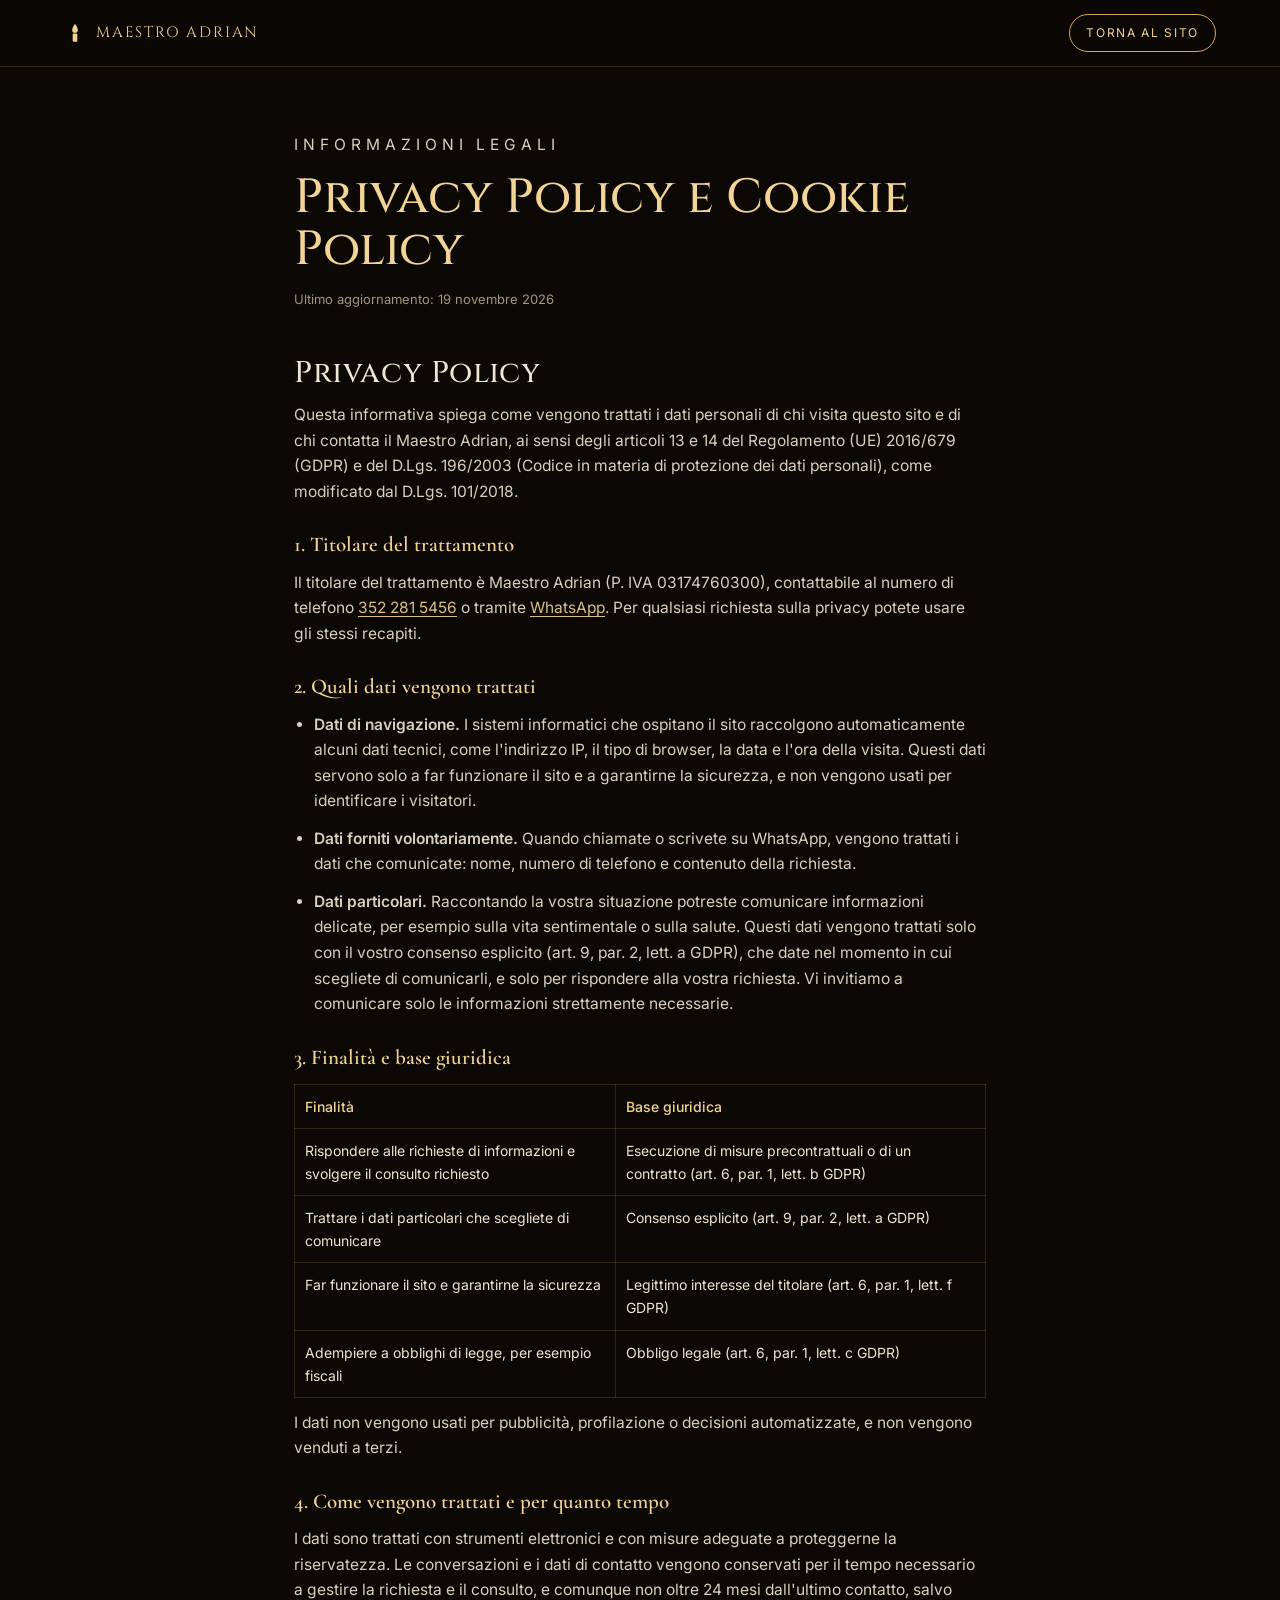
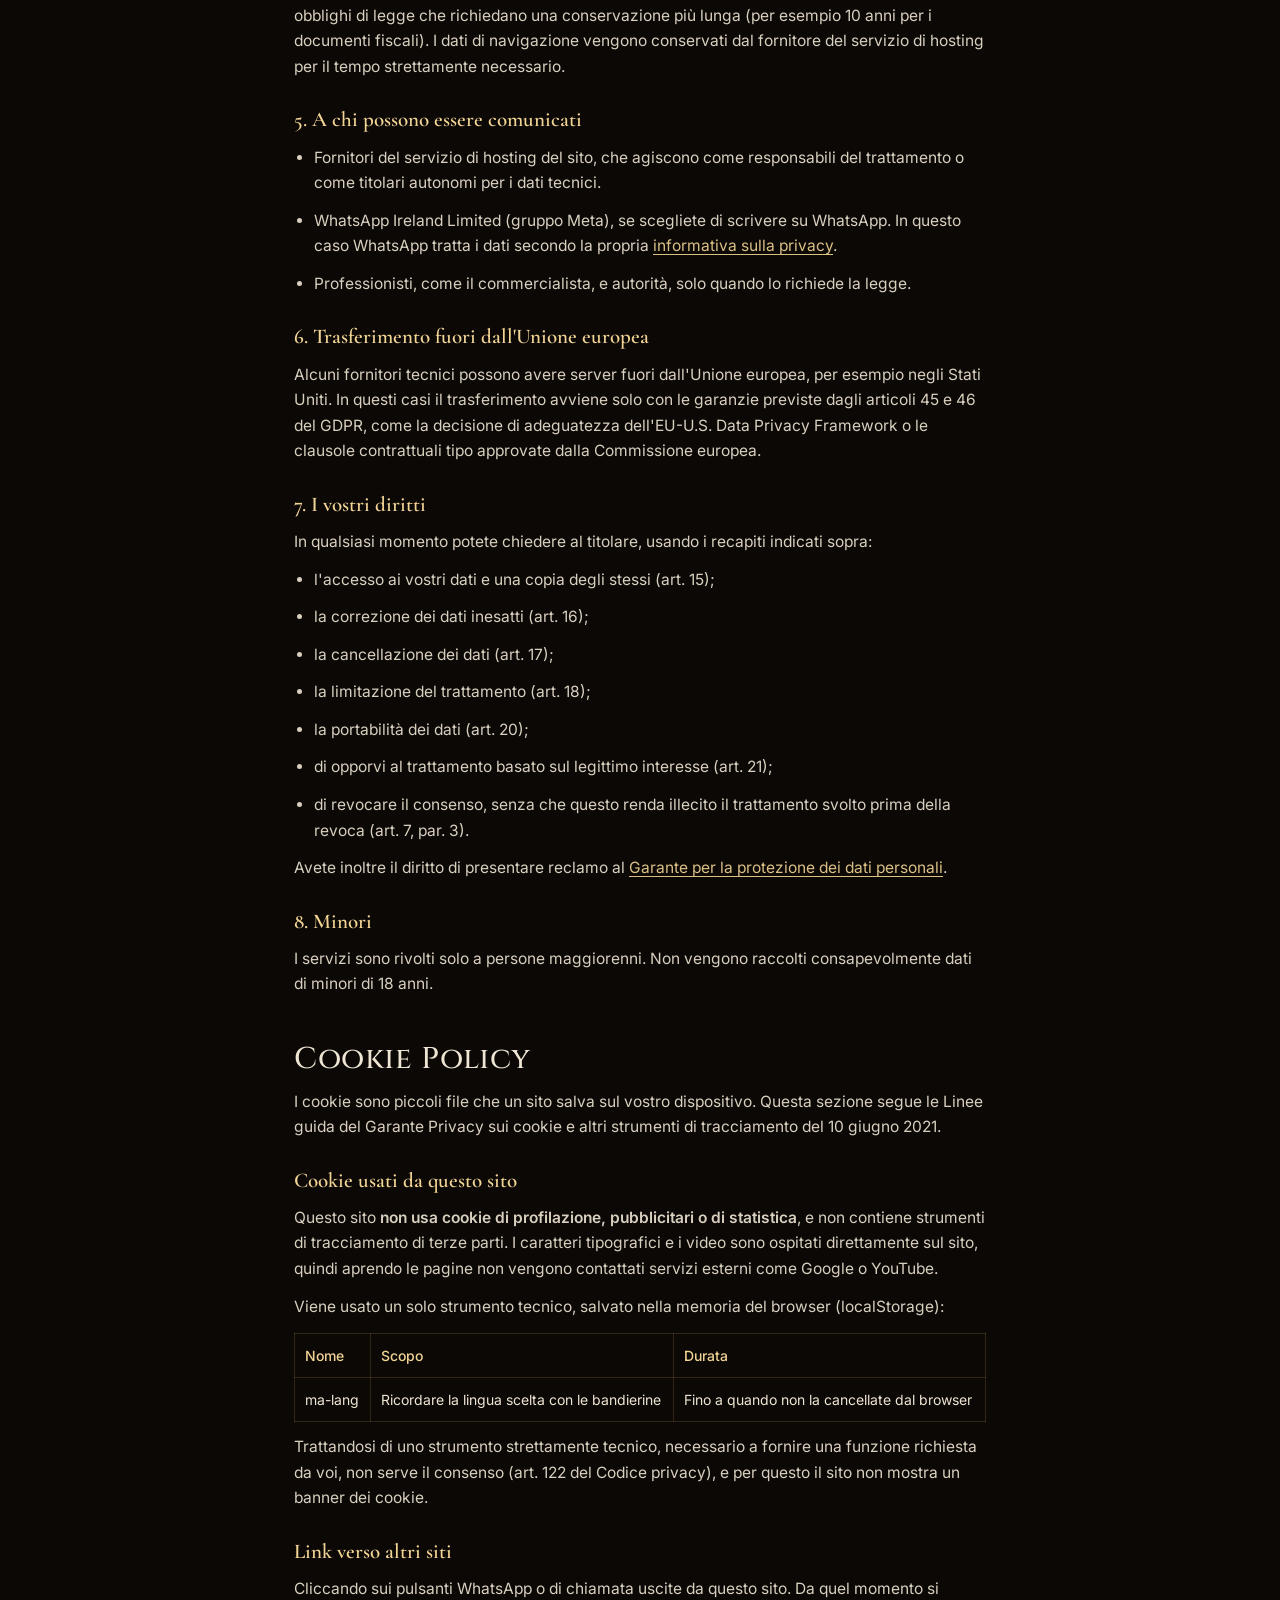
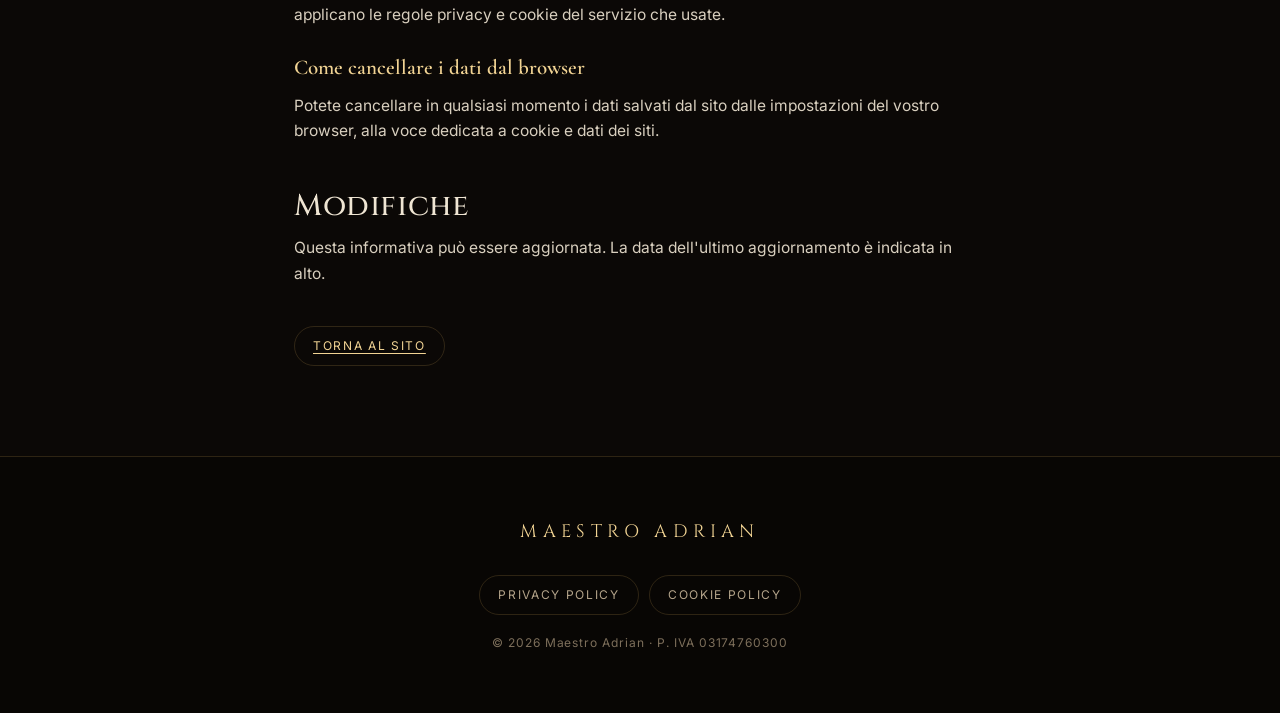
==== commit 4711c4e3: "Partita IVA in fondo al sito e nella privacy Co-authored-by: Perplexity <noreply@perplexity.ai>" ====
--- a/privacy.html
+++ b/privacy.html
@@ -28,7 +28,7 @@
 <p>Questa informativa spiega come vengono trattati i dati personali di chi visita questo sito e di chi contatta il Maestro Adrian, ai sensi degli articoli 13 e 14 del Regolamento (UE) 2016/679 (GDPR) e del D.Lgs. 196/2003 (Codice in materia di protezione dei dati personali), come modificato dal D.Lgs. 101/2018.</p>
 
 <h3>1. Titolare del trattamento</h3>
-<p>Il titolare del trattamento è Maestro Adrian, contattabile al numero di telefono <a href="tel:3522815456">352 281 5456</a> o tramite <a href="https://wa.me/+393522815456" rel="noopener" target="_blank">WhatsApp</a>. Per qualsiasi richiesta sulla privacy potete usare gli stessi recapiti.</p>
+<p>Il titolare del trattamento è Maestro Adrian (P.&nbsp;IVA&nbsp;03174760300), contattabile al numero di telefono <a href="tel:3522815456">352 281 5456</a> o tramite <a href="https://wa.me/+393522815456" rel="noopener" target="_blank">WhatsApp</a>. Per qualsiasi richiesta sulla privacy potete usare gli stessi recapiti.</p>
 
 <h3>2. Quali dati vengono trattati</h3>
 <ul>
@@ -112,7 +112,7 @@
 <a class="legal-btn" href="#privacy">Privacy Policy</a>
 <a class="legal-btn" href="#cookie">Cookie Policy</a>
 </nav>
-<p class="footer__copy">© 2026 Maestro Adrian</p>
+<p class="footer__copy">© 2026 Maestro Adrian · P.&nbsp;IVA&nbsp;03174760300</p>
 </div>
 </footer>
 </body>
